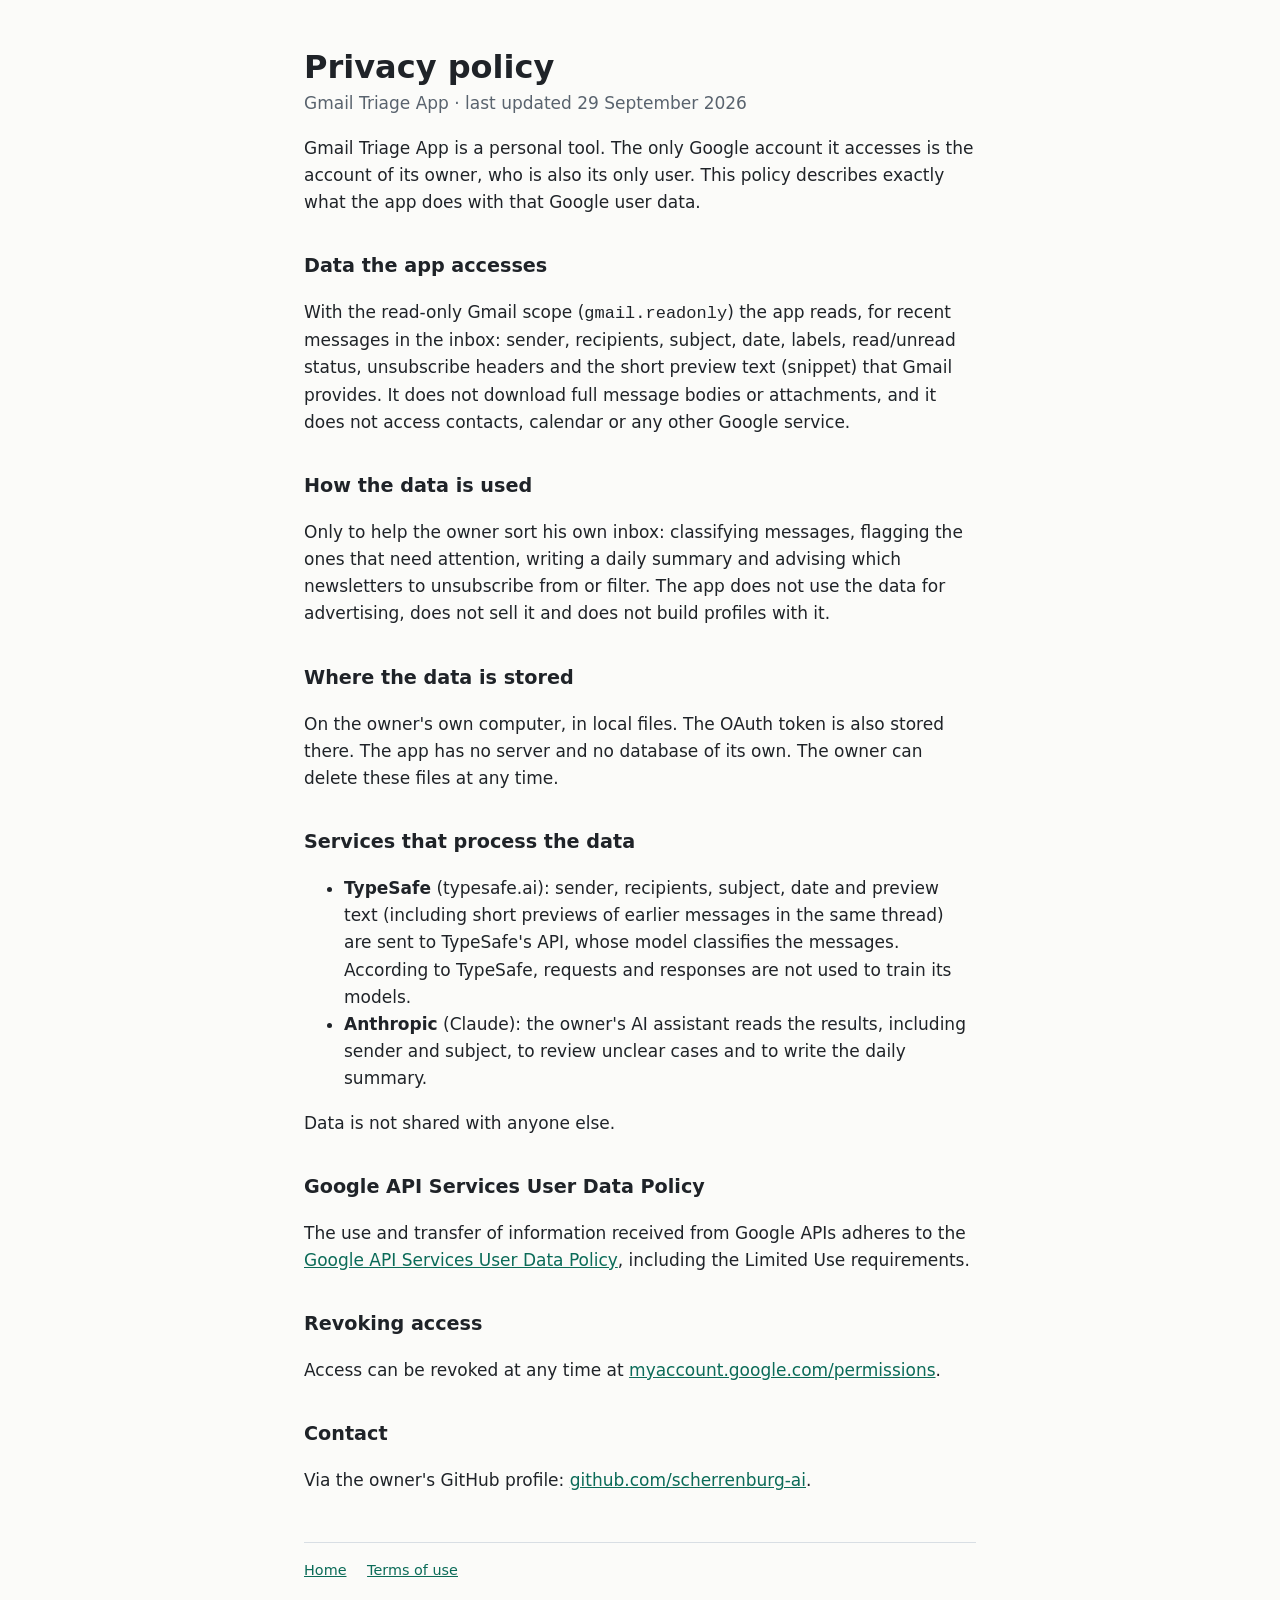
==== privacy.html @ 25667869 "Add homepage, privacy policy and terms for Gmail Triage App Public pages required by Google before t" ====
<!doctype html>
<html lang="en">
<head>
  <meta charset="utf-8">
  <meta name="viewport" content="width=device-width, initial-scale=1">
  <title>Privacy policy · Gmail Triage App</title>
  <meta name="description" content="Privacy policy of Gmail Triage App, a personal single-user Gmail tool.">
  <link rel="stylesheet" href="style.css">
</head>
<body>
<main>
  <header>
    <h1>Privacy policy</h1>
    <p>Gmail Triage App · last updated 29 September 2026</p>
  </header>

  <p>Gmail Triage App is a personal tool. The only Google account it accesses is the account of its owner,
    who is also its only user. This policy describes exactly what the app does with that Google user data.</p>

  <h2>Data the app accesses</h2>
  <p>With the read-only Gmail scope (<code>gmail.readonly</code>) the app reads, for recent messages in the
    inbox: sender, recipients, subject, date, labels, read/unread status, unsubscribe headers and the short
    preview text (snippet) that Gmail provides. It does not download full message bodies or attachments, and
    it does not access contacts, calendar or any other Google service.</p>

  <h2>How the data is used</h2>
  <p>Only to help the owner sort his own inbox: classifying messages, flagging the ones that need attention,
    writing a daily summary and advising which newsletters to unsubscribe from or filter. The app does not use
    the data for advertising, does not sell it and does not build profiles with it.</p>

  <h2>Where the data is stored</h2>
  <p>On the owner's own computer, in local files. The OAuth token is also stored there. The app has no server
    and no database of its own. The owner can delete these files at any time.</p>

  <h2>Services that process the data</h2>
  <ul>
    <li><strong>TypeSafe</strong> (typesafe.ai): sender, recipients, subject, date and preview text (including short
      previews of earlier messages in the same thread) are sent to TypeSafe's API, whose model classifies the
      messages. According to TypeSafe, requests and responses are not used to train its models.</li>
    <li><strong>Anthropic</strong> (Claude): the owner's AI assistant reads the results, including sender and
      subject, to review unclear cases and to write the daily summary.</li>
  </ul>
  <p>Data is not shared with anyone else.</p>

  <h2>Google API Services User Data Policy</h2>
  <p>The use and transfer of information received from Google APIs adheres to the
    <a href="https://developers.google.com/terms/api-services-user-data-policy">Google API Services User Data
    Policy</a>, including the Limited Use requirements.</p>

  <h2>Revoking access</h2>
  <p>Access can be revoked at any time at
    <a href="https://myaccount.google.com/permissions">myaccount.google.com/permissions</a>.</p>

  <h2>Contact</h2>
  <p>Via the owner's GitHub profile: <a href="https://github.com/scherrenburg-ai">github.com/scherrenburg-ai</a>.</p>

  <footer>
    <a href="index.html">Home</a>
    <a href="terms.html">Terms of use</a>
  </footer>
</main>
</body>
</html>
---- style.css ----
:root {
  --bg: #fbfbf9;
  --text: #1f2328;
  --muted: #59636e;
  --line: #d8dee4;
  --accent: #0b6b58;
  --card: #ffffff;
}

@media (prefers-color-scheme: dark) {
  :root {
    --bg: #111418;
    --text: #e6e8eb;
    --muted: #9aa4af;
    --line: #2d333b;
    --accent: #4cc2a4;
    --card: #171b21;
  }
}

* { box-sizing: border-box; }

body {
  margin: 0;
  background: var(--bg);
  color: var(--text);
  font: 17px/1.6 system-ui, -apple-system, "Segoe UI", Roboto, sans-serif;
}

main {
  max-width: 44rem;
  margin: 0 auto;
  padding: 3rem 1rem 4rem;
}

header p { color: var(--muted); margin-top: 0.25rem; }

h1 { font-size: 2rem; line-height: 1.2; margin: 0; }
h2 { font-size: 1.2rem; margin-top: 2.2rem; }

a { color: var(--accent); }

.card {
  background: var(--card);
  border: 1px solid var(--line);
  border-radius: 10px;
  padding: 1rem 1.25rem;
  margin: 1.5rem 0;
}

nav a { margin-right: 1.2rem; }

footer {
  margin-top: 3rem;
  padding-top: 1rem;
  border-top: 1px solid var(--line);
  color: var(--muted);
  font-size: 0.9rem;
}

footer a { margin-right: 1rem; }
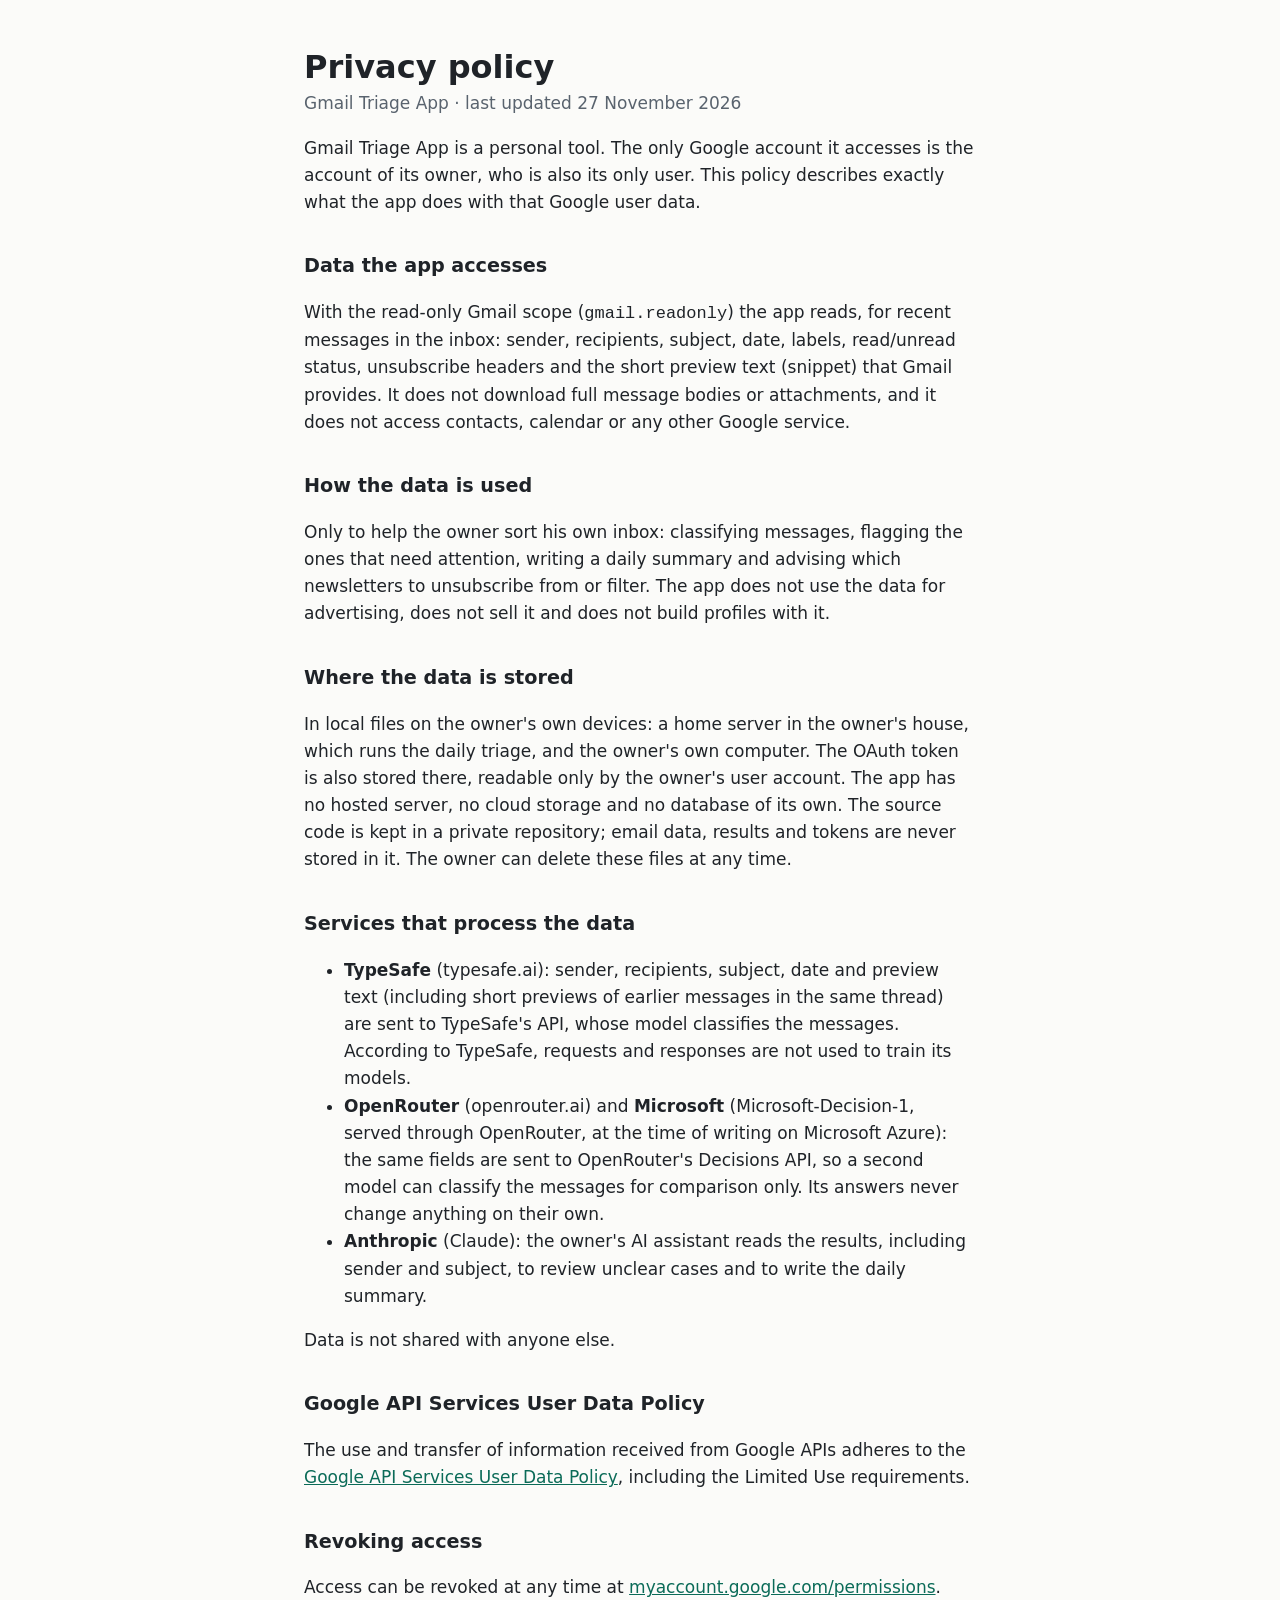
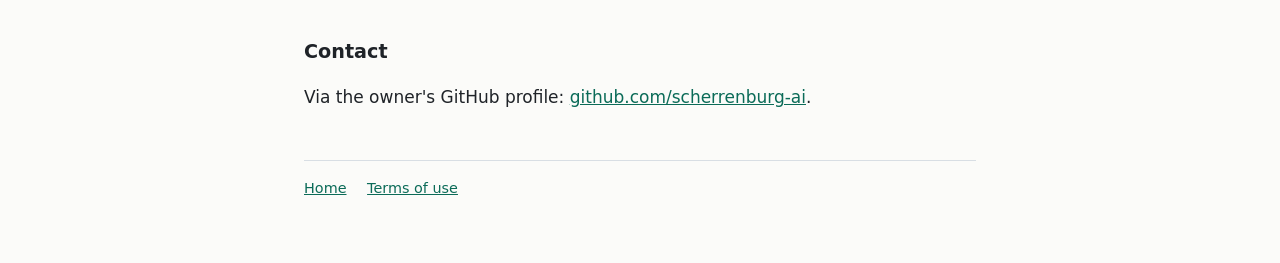
==== commit a9a7bbfe: "Privacy policy: home server storage and OpenRouter/Microsoft as processors Co-Authored-By: Claude Op" ====
--- a/privacy.html
+++ b/privacy.html
@@ -11,7 +11,7 @@
 <main>
   <header>
     <h1>Privacy policy</h1>
-    <p>Gmail Triage App · last updated 29 September 2026</p>
+    <p>Gmail Triage App · last updated 27 November 2026</p>
   </header>
 
   <p>Gmail Triage App is a personal tool. The only Google account it accesses is the account of its owner,
@@ -29,14 +29,21 @@
     the data for advertising, does not sell it and does not build profiles with it.</p>
 
   <h2>Where the data is stored</h2>
-  <p>On the owner's own computer, in local files. The OAuth token is also stored there. The app has no server
-    and no database of its own. The owner can delete these files at any time.</p>
+  <p>In local files on the owner's own devices: a home server in the owner's house, which runs the daily
+    triage, and the owner's own computer. The OAuth token is also stored there, readable only by the owner's
+    user account. The app has no hosted server, no cloud storage and no database of its own. The source code is
+    kept in a private repository; email data, results and tokens are never stored in it. The owner can delete
+    these files at any time.</p>
 
   <h2>Services that process the data</h2>
   <ul>
     <li><strong>TypeSafe</strong> (typesafe.ai): sender, recipients, subject, date and preview text (including short
       previews of earlier messages in the same thread) are sent to TypeSafe's API, whose model classifies the
       messages. According to TypeSafe, requests and responses are not used to train its models.</li>
+    <li><strong>OpenRouter</strong> (openrouter.ai) and <strong>Microsoft</strong> (Microsoft-Decision-1, served
+      through OpenRouter, at the time of writing on Microsoft Azure): the same fields are sent to OpenRouter's
+      Decisions API, so a second model can classify the messages for comparison only. Its answers never change
+      anything on their own.</li>
     <li><strong>Anthropic</strong> (Claude): the owner's AI assistant reads the results, including sender and
       subject, to review unclear cases and to write the daily summary.</li>
   </ul>
